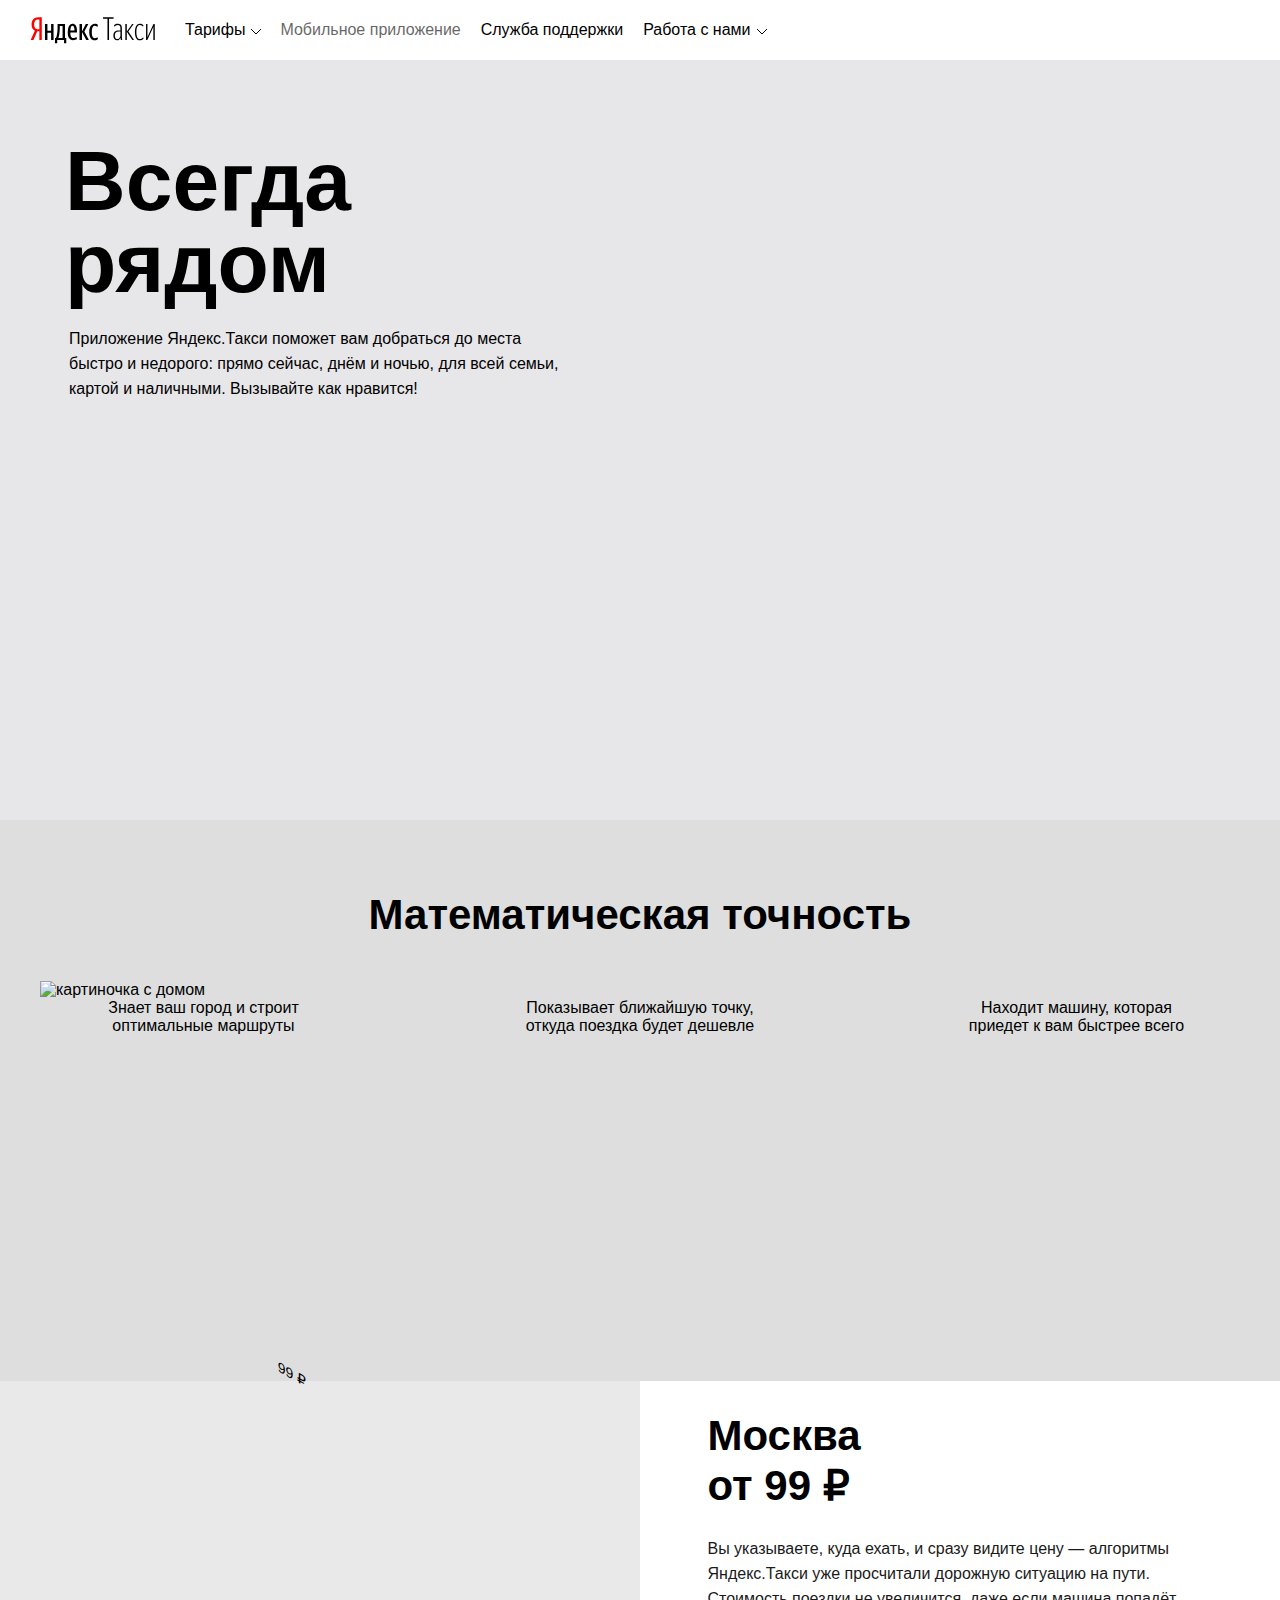
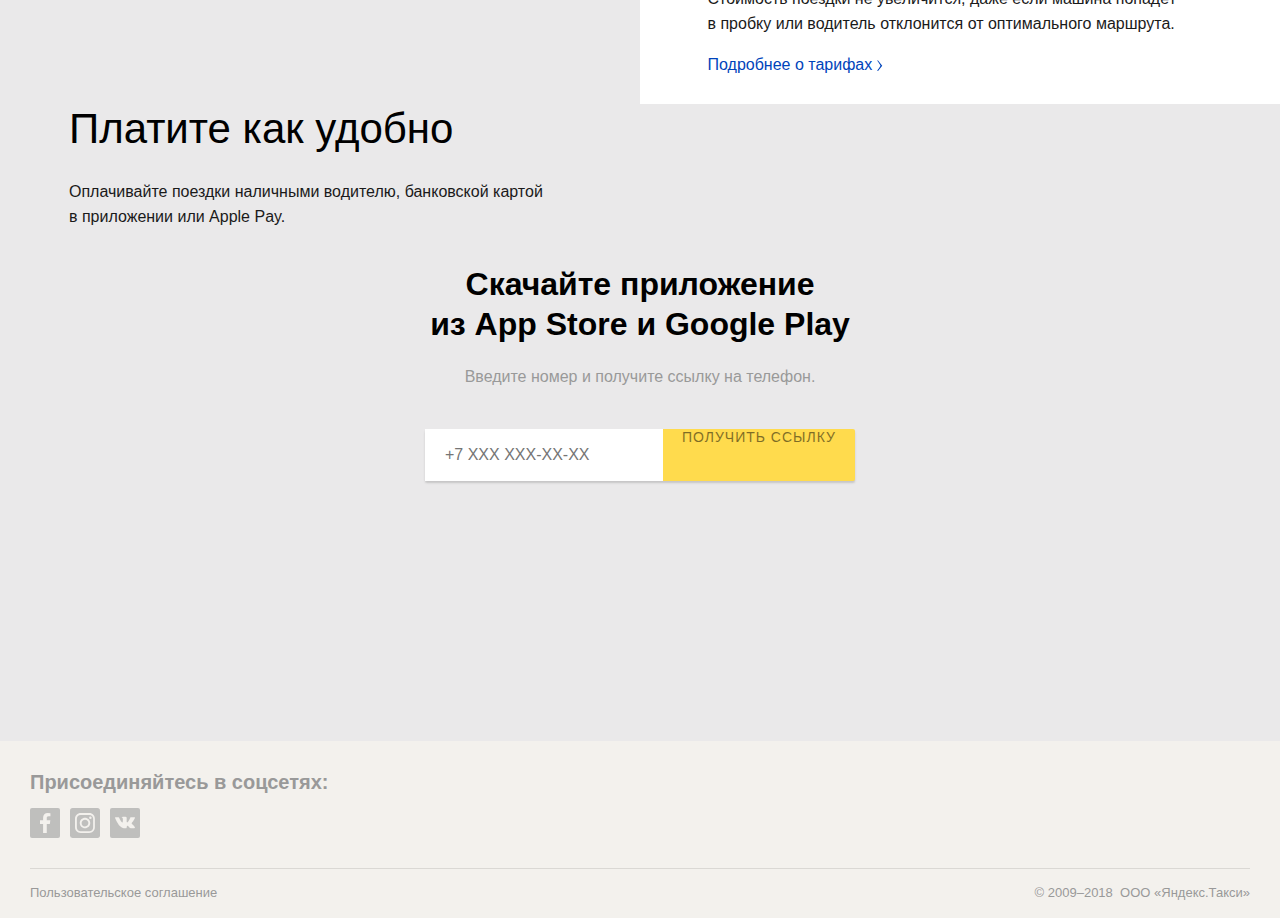
==== index.html @ 0e393c18 "Mobile version done" ====
<!DOCTYPE html>
<html lang="ru">

<head>
    <meta charset="UTF-8">
    <meta name="viewport" content="width=device-width, initial-scale=1.0">
    <meta http-equiv="X-UA-Compatible" content="ie=edge">
    <title>Скачайте приложение Яндекс.Такси - Яндекс.Такси</title>
    <link href="https://taxi.yandex.ru/favicon-@2x.png" sizes="32x32" type="image/png" rel="icon">
    <!--     <link href="normalize.css" rel="stylesheet" type="text/css"> -->
    <link href="styles.css" rel="stylesheet" type="text/css">
</head>

<body>
    <header>
        <div class="headerMain">
            <div class="headerLogo">
                <a class="yandexLogo" href="https://yandex.ru" title="Yandex"></a>
                <a class="taxiLogo" href="https://taxi.yandex.ru/" title="Taxi"></a>
            </div>
            <nav class="headerMiddle">
                <a href="#" class="navDropdown">Тарифы</a>
                <a href="https://taxi.yandex.ru/moscow/app">Мобильное приложение</a>
                <a href="https://yandex.ru/support/taxi/">Служба поддержки</a>
                <a href="#" class="navDropdown">Работа с нами</a>
            </nav>
        </div>
    </header>
    <main>
        <section class="vsegdaRyadom">
            <div class="text">
                <h2 class="introHeader">Всегда<br>рядом</h2>
                <p class="introDescription">Приложение Яндекс.Такси поможет вам добраться до&nbsp;места быстро и&nbsp;недорого: прямо сейчас, днём и&nbsp;ночью, для всей семьи, картой и&nbsp;наличными. Вызывайте как нравится!</p>
            </div>
            <div class="video">
                <video class="introVideo" poster="https://yastatic.net/lego/_/La6qi18Z8LwgnZdsAr1qy1GwCwo.gif" style="background-image:url('https://avatars.mds.yandex.net/get-bunker/61205/68f7ef6b949afb5eb94c55dcd8b5ea826de7fee0/orig')" playsinline="" muted="" loop=""
                    pip="false" autoplay>
                    <source src="https://download.cdn.yandex.net/taxi/taxi-frontend/app/CITI.mp4" type="video/mp4">
                    <source src="https://download.cdn.yandex.net/taxi/taxi-frontend/app/CITI.webm" type="video/webm">
                </video>
            </div>
        </section>
        <section class="matemat">
            <h2>Математическая точность</h2>
            <div class="figuresMat">
                <figure><img src="https://avatars.mds.yandex.net/get-bunker/60661/475e7a2ede86b1a011549f04940d85b3d4a51b4b/orig" alt="картиночка с домом">
                    <figcaption>Знает ваш город и&nbsp;строит оптимальные маршруты</figcaption>
                </figure>
                <figure><img src="https://avatars.mds.yandex.net/get-bunker/135516/b2bca207db512ffdd4596463ba4d7bd658c00a56/orig" alt="">
                    <figcaption>Показывает ближайшую точку, откуда поездка будет дешевле</figcaption>
                </figure>
                <figure><img src="https://avatars.mds.yandex.net/get-bunker/135516/d85638c4a6915fcc8d06e1a981930b6b15613a7f/orig" alt="">
                    <figcaption>Находит машину, которая приедет к&nbsp;вам быстрее всего</figcaption>
                </figure>
            </div>
        </section>
        <section class="cena">
            <div class="cenaText">
                <article>
                    <h2 class="cenaHeader">Москва<br>от 99&nbsp;₽</h2>
                    <div class="cenaBody">Вы&nbsp;указываете, куда ехать, и&nbsp;сразу видите цену&nbsp;— алгоритмы Яндекс.Такси уже просчитали дорожную ситуацию на&nbsp;пути. Стоимость поездки не&nbsp;увеличится, даже если машина попадёт в&nbsp;пробку или водитель отклонится
                        от&nbsp;оптимального маршрута.</div>
                    <div class="cenaFooter"><a href="#">Подробнее о тарифах<svg viewBox="0 0 12 12"><path d="M9.65685425,2.21759721 L8.88972001,8.88972001 L2.21759721,9.65685425 L1.65685425,8.8237478 C1.65685425,8.8237478 6.34577097,8.20558523 7.64433663,7.64433663 C8.18395654,6.48168285 8.8237478,1.65685425 8.8237478,1.65685425" transform="translate(5.656854, 5.656854) rotate(-45.000000) translate(-5.656854, -5.656854)"></path></svg></a></div>
                </article>
            </div>
            <div class="cenaVideo">
                <div class="videoContainer">
                    <div class="bubble">
                        <div class="bubbleText">99&nbsp;₽</div>
                    </div>
                    <video poster="//yastatic.net/lego/_/La6qi18Z8LwgnZdsAr1qy1GwCwo.gif" style="background-image:url('//avatars.mds.yandex.net/get-bunker/118781/1eac93839f7c5d1369b24e5189dffc34b7a7796e/orig')" playsinline="" muted="" loop="" pip="false" autoplay>
                        <source src="https://download.cdn.yandex.net/taxi/taxi-frontend/app/PAY.mp4" type="video/mp4">
                        <source src="https://download.cdn.yandex.net/taxi/taxi-frontend/app/PAY.webm" type="video/webm">
                    </video>
                </div>
            </div>
        </section>
        <section class="platite">
            <div class="platiteContainer">
                <div class="platiteText">
                    <h2>Платите как удобно</h2>
                    <p>Оплачивайте поездки наличными водителю, банковской картой в&nbsp;приложении или&nbsp;Apple&nbsp;Pay.</p>
                </div>
                <video class="platiteVideo" poster="//yastatic.net/lego/_/La6qi18Z8LwgnZdsAr1qy1GwCwo.gif" style="background-image:url('//avatars.mds.yandex.net/get-bunker/61205/e8d278b2bfeb684230d6bb73981c33dcec8d89df/orig')" playsinline="" muted="" pip="false" autoplay>
                    <source src="https://download.cdn.yandex.net/taxi/taxi-frontend/app/MONEY All.mp4" type="video/mp4">
                    <source src="https://download.cdn.yandex.net/taxi/taxi-frontend/app/MONEY All.webm" type="video/webm">
                </video>
            </div>
        </section>
        <section class="app">
            <h2>Скачайте приложение из&nbsp;App&nbsp;Store и&nbsp;Google&nbsp;Play</h2>
            <p>Введите номер и&nbsp;получите ссылку на&nbsp;телефон.</p>
            <div class="form">
                <input class="inputText" type="text" placeholder="+7 XXX XXX-XX-XX" value="" class="inputText">
                <button type="button" value="1" autocomplete="off" disabled="">
                <span class="button">ПОЛУЧИТЬ ССЫЛКУ</span>
                <span class="button2">СКАЧАТЬ ПРИЛОЖЕНИЕ</span>     
            </button>
            </div>
        </section>
    </main>
    <footer>
        <div class="footer">
            <div class="footerTop">
                <section class="socialsBlock">
                    <h4>Присоединяйтесь в&nbsp;соцсетях:</h4>
                    <div class="social">
                        <a class="fb" href="#" target="_blank" title="facebook"></a>
                        <a class="insta" href="#" target="_blank" title="instagram"></a>
                        <a class="vk" href="#" target="_blank" title="vkontakte"></a>
                    </div>
                </section>
            </div>
            <div class="footerBottom">
                <div>
                    <a href="https://yandex.ru/legal/taxi_termsofuse/">Пользовательское соглашение</a>
                </div>
                <div class="copyright">
                    <div class="copyrightLogo">©&nbsp;<span class="dates">2009–2018</span>&nbsp;&nbsp;<span>ООО «<a href="https://taxi.yandex.ru/" class="Copyright__link">Яндекс.Такси</a>»</span></div>
                </div>
            </div>
        </div>
    </footer>

</body>

</html>
---- styles.css ----
@import url('https://fonts.googleapis.com/css?family=Open+Sans');
@font-face {
    font-family: 'Yandex Sans Text Web';
    font-weight: 400;
    font-style: normal;
    font-stretch: normal;
    src: url(https://yastatic.net/islands/_/GEumJGdz6PuI2jZ6GhSq0paPvho.woff2) format("woff2"), url(https://yastatic.net/islands/_/6ht3TWbVtHpfxwRbEdAXAbwRBBk.woff) format("woff")
}

body {
    /* Так и не понял откуда взялась горизонтальная прокрутка поэтому overflow-x */
    overflow-x: hidden;
    width: 100%;
    background: #eae9ea;
    font-family: 'Yandex Sans Text Web', sans-serif;
    margin: 0;
    padding: 0;
    z-index: 0;
}


/* Шапка с меню */

.headerMain {
    z-index: 10;
    display: flex;
    height: 100%;
    background-color: white;
}

nav {
    display: flex;
    align-items: center
}

.headerMain a {
    margin-top: 16.5px;
    margin-bottom: 16.5px;
    display: block;
    font-size: 16px;
    color: #000;
    text-decoration: none;
    font-family: Arial, Helvetica, sans-serif;
}

nav a:hover,
.navDropdown:hover {
    color: #c00;
}


/* Тут Яндекс скриптом отмечает какая вкладка открыта. Для примера сделал просто через :nth-child(2) */

nav a:nth-child(2) {
    opacity: .6;
}

.navDropdown {
    padding-right: 15px;
    cursor: pointer;
}


/* ГРЕБАНЫЙ ТРЕУГОЛЬНИК СОЖРАЛ МОИ НЕРВЫ!!! */


/* Я так ине понял как его крутить видимо через rotate или JS  */

.navDropdown::after {
    z-index: 2;
    position: absolute;
    margin-left: 5px;
    margin-top: 8px;
    display: inline-block;
    content: "";
    vertical-align: top;
    width: 12px;
    height: 6px;
    background: url([data-uri]) 50% -17px no-repeat;
    background-size: 12px 24px;
    transition: -webkit-transform .1s ease-in;
}

nav a {
    margin-right: 20px;
}

.headerLogo {
    display: flex;
    padding: 0 30px;
    align-items: center
}

.yandexLogo,
.taxiLogo {
    display: block;
}

.yandexLogo {
    width: 73px;
    height: 27px;
    background: url([data-uri])
}

.taxiLogo {
    width: 52px;
    height: 27px;
    background: url([data-uri])
}


/* Блок "Всегда рядом" */

main {
    padding: 0 0 245px;
}

.vsegdaRyadom {
    background: #e7e6e8;
    z-index: 1;
    position: relative;
    padding: 80px 69px;
    min-height: 600px;
}

.text {
    margin: 0 auto;
    background-color: transparent;
    z-index: -1;
}

.text h2 {
    font-family: 'Yandex Sans Text Web', sans-serif;
}

.introHeader {
    font-size: 84px;
    font-weight: 600;
    line-height: 82px;
    margin: 0 0 22px -4px;
}

.introDescription {
    text-align: left;
    font-size: 16px;
    line-height: 25px;
    max-width: 505px;
    margin: 0 0 33px;
    padding: 0;
}

.video {
    position: absolute;
    top: 0;
    right: 0;
    bottom: 0;
    display: flex;
    align-items: flex-end;
    justify-content: center;
    z-index: -2;
    overflow: hidden;
}

.introVideo {
    width: 1130px;
    height: 968px;
}


/* Блок "Математическая точность" */

.matemat {
    padding: 70px 0;
    background-color: #dedede;
}

.matemat h2 {
    text-align: center;
    font-weight: 600;
    font-size: 42px;
    line-height: 50px;
    margin: 0 0 25px;
}

.figuresMat {
    display: flex;
    justify-content: space-between;
    margin: auto;
}

figure {
    width: 327px;
    height: 314px;
}

figure img {
    width: 100%;
    max-width: 327px;
    width: 100%;
}

figcaption {
    width: 230px;
    margin: 0 auto;
    text-align: center;
}


/* Секция "99 рублей" */

.cena {
    display: flex;
    align-items: stretch;
    justify-content: center;
    position: relative;
    z-index: 1;
}

.cenaText {
    text-align: left;
    width: 50%;
    order: 2;
    background: #fff;
    display: flex;
    flex-direction: column;
    justify-content: center;
    align-items: center;
}

.cenaHeader {
    margin: 0 0 25px;
    font-weight: 700;
    font-size: 42px;
    line-height: 50px;
    font-family: 'Yandex Sans Text Web', sans-serif;
}

.cenaBody {
    font-size: 16px;
    line-height: 25px;
    color: #1a1a1a;
    margin: 0 0 20px;
    padding: 0;
}

.cenaFooter a {
    text-decoration: none;
    color: #04b;
    cursor: pointer;
}

.cenaFooter a:hover {
    color: #c00;
}

.cenaFooter svg {
    display: inline-block;
    vertical-align: middle;
    fill: currentcolor;
    height: 12px;
    width: 12px;
}

.cena article {
    padding: 30px;
    max-width: 505px;
    margin: auto;
    text-align: left;
}

.cenaVideo {
    z-index: -2;
    background: #eae9ea;
    width: 50%;
    order: 1;
    display: flex;
    position: relative;
    flex-direction: column;
}

.videoContainer {
    position: relative;
    z-index: -1;
    display: flex;
    justify-content: space-around;
    align-items: center;
    align-content: center;
}

.videoContainer video {
    z-index: -1;
    width: 100%;
    height: 100%;
}

.bubble {
    transform: translate(-62px, -120px);
    width: 68px;
    height: 80px;
    padding-top: 30px;
    z-index: 2;
    position: absolute;
    left: 50%;
    top: 50%;
    box-sizing: border-box;
    background: url(https://yastatic.net/taxi-frontend/0.0.250/build/a95836216a35faf698f8e17bec238d2e.png) no-repeat 50% 50% transparent;
    background-size: 100% auto;
}

.bubbleText {
    font-size: 14px;
    transform: skewY(29deg);
    text-align: center;
    transform-style: preserve-3d;
    font-family: Yandex Sans Text Web, Arial, sans-serif;
}


/* Секция «Платите как удобно» */

.platite {
    padding: 0 69px;
    position: relative;
    box-sizing: border-box;
    z-index: -1;
    background: #eae9ea;
}

.platiteContainer {
    display: flex;
    align-items: center;
    max-width: 1480px;
    margin: 0 auto;
}

.platiteContainer h2 {
    width: 480px;
    font-weight: 500;
    font-size: 42px;
    line-height: 50px;
    margin: 0 0 25px;
    font-family: Yandex Sans Text Web, Arial, sans-serif;
}

.platiteContainer p {
    font-size: 16px;
    line-height: 25px;
    color: #1a1a1a;
    width: 480px;
    margin: 0 0 35px;
}

.platiteVideo {
    width: 50%;
    height: 100%;
}


/* Секция «Скачайте приложение» */

.app {
    width: 430px;
    margin: 0 auto;
    background: #eae9ea;
}

.app h2 {
    font-size: 32px;
    line-height: 40px;
    margin: 0 0 20px;
    text-align: center;
    font-weight: 600;
    font-family: 'Yandex Sans Text Web', Arial, sans-serif;
}

.app p {
    font-size: 16px;
    color: #999;
    line-height: 25px;
    text-align: center;
    margin: 20px 0;
    padding: 0;
}

.form {
    background-color: #ffdb4d;
    display: flex;
    margin-top: 40px;
    margin-bottom: 15px;
    box-shadow: 0 2px 2px 0 hsla(0, 0%, 46%, .3);
    border-radius: 2px;
}

.inputText {
    display: block;
    width: 228px;
    height: 50px;
    font-size: 16px;
    line-height: 50px;
    cursor: text;
    padding-left: 20px;
    border: 0px;
}

button {
    text-transform: uppercase;
    font-size: 14px;
    font-family: Yandex Sans Text Web, Arial, sans-serif;
    font-weight: 500;
    color: #000;
    border: none;
    outline: none;
    background: transparent;
    letter-spacing: 1px;
    text-align: center;
    cursor: pointer;
    box-sizing: border-box;
    margin: 0;
    padding: 0;
    width: 203px;
}

.button {
    width: 100%;
    height: 100%;
    display: block;
    opacity: .5;
}

.button2 {
    display: none;
}


/* Начало футера */

.footer {
    color: #999;
    background-color: #f3f1ed;
    padding: 30px 30px 0;
    margin: auto;
    box-sizing: border-box;
}

.footerTop {
    display: flex;
    justify-content: space-between;
    align-items: center;
}

.socialsBlock h4 {
    font-family: 'Yandex Sans Text Web', Arial, sans-serif;
    font-size: 20px;
    font-weight: 600;
    line-height: 22px;
    margin: 0 0 15px;
}

.social {
    display: flex;
    flex-direction: row;
    justify-content: flex-start;
}

.social a {
    z-index: 3;
    display: block;
    width: 30px;
    height: 30px;
    background-size: 30px 30px;
    margin-right: 10px;
}

.fb:hover,
.insta:hover,
.vk:hover {
    opacity: 1;
}

.fb {
    background-image: url([data-uri]);
    background-position: 0 0;
    background-repeat: no-repeat;
    opacity: .7;
    transition: opacity .3s ease-out;
}

.insta {
    background-image: url([data-uri]);
    background-position: 0 0;
    background-repeat: no-repeat;
    opacity: .7;
    transition: opacity .3s ease-out;
}

.vk {
    background-image: url([data-uri]);
    background-position: 0 0;
    background-repeat: no-repeat;
    opacity: .7;
    transition: opacity .3s ease-out;
}

.footerBottom {
    border-top: 1px solid rgba(0, 0, 0, .1);
    padding: 13px 0 14px;
    margin-top: 30px;
    display: flex;
    justify-content: space-between;
}

.footerBottom a {
    text-decoration: none;
    color: #999;
    font-size: 13px;
    line-height: 22px;
}

.footerBottom a:hover {
    color: #c00;
}

.copyright {
    font-size: 13px;
    line-height: 22px;
}

@media screen and (max-width: 1000px) {
    .headerMain {
        flex-direction: column;
        align-items: center;
        padding: 0 30px;
    }
    .headerLogo {
        padding: 0;
    }
    .navDropdown {
        padding-right: 0px;
    }
    .headerMiddle {
        width: 100%;
        text-align: center;
        flex-direction: column;
        align-items: center;
    }
    .vsegdaRyadom {
        padding: 50px 20px 0;
        display: flex;
        flex-direction: column;
        justify-content: flex-start;
        align-items: center;
        background: #e7e6e8;
        min-height: 0;
    }
    .introHeader {
        font-size: 50px;
        line-height: 56px;
        /* margin: 0 0 20px; */
    }
    .video {
        background: #e7e6e8;
    }
    .introVideo {
        width: 100%;
        height: 100%;
        background: #e7e6e8 !important;
        border: 0px;
    }
    .matemat h2 {
        font-size: 32px;
    }
    .figuresMat {
        display: flex;
        flex-direction: column;
        align-items: center
    }
    .cena {
        display: flex;
        flex-direction: column;
        align-items: center;
    }
    .videoContainer {
        display: flex;
        justify-content: space-around;
        align-items: center;
        align-content: center;
        width: 100%
    }
    .cenaVideo {
        width: 100%;
    }
    .cenaText {
        width: 100%;
        order: 1;
    }
    .platiteText h2,
    .platiteText p {
        width: 100%
    }
    .platiteContainer {
        flex-direction: column;
    }
    .platiteVideo {
        width: 100%;
    }
    .app {
        width: 100%;
        display: flex;
        flex-direction: column;
        align-items: center;
    }
    .app p,
    .form input {
        display: none;
    }
    .button2 {
        box-sizing: content-box;
        display: block;
        padding: 15px 20px;
        text-align: center;
    }
    .button {
        display: none;
    }
    .form {
        margin: 0;
    }
}
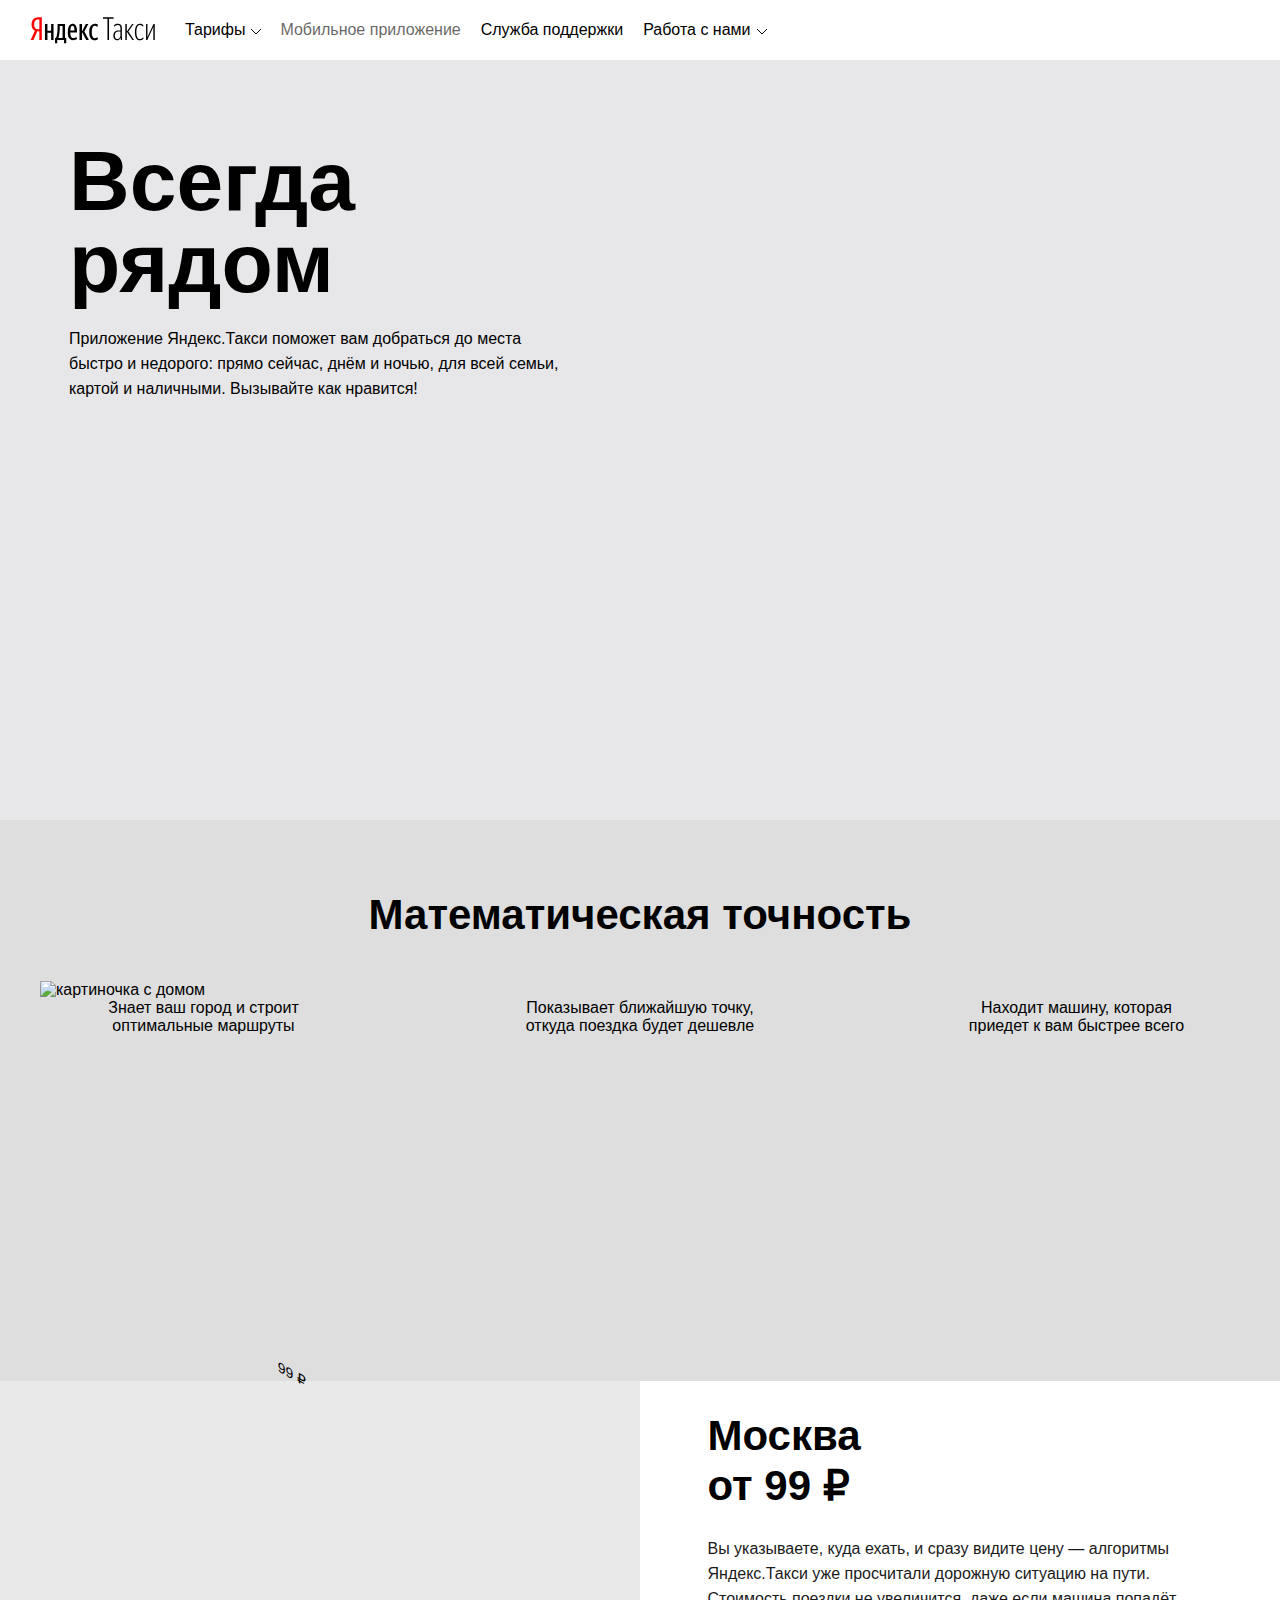
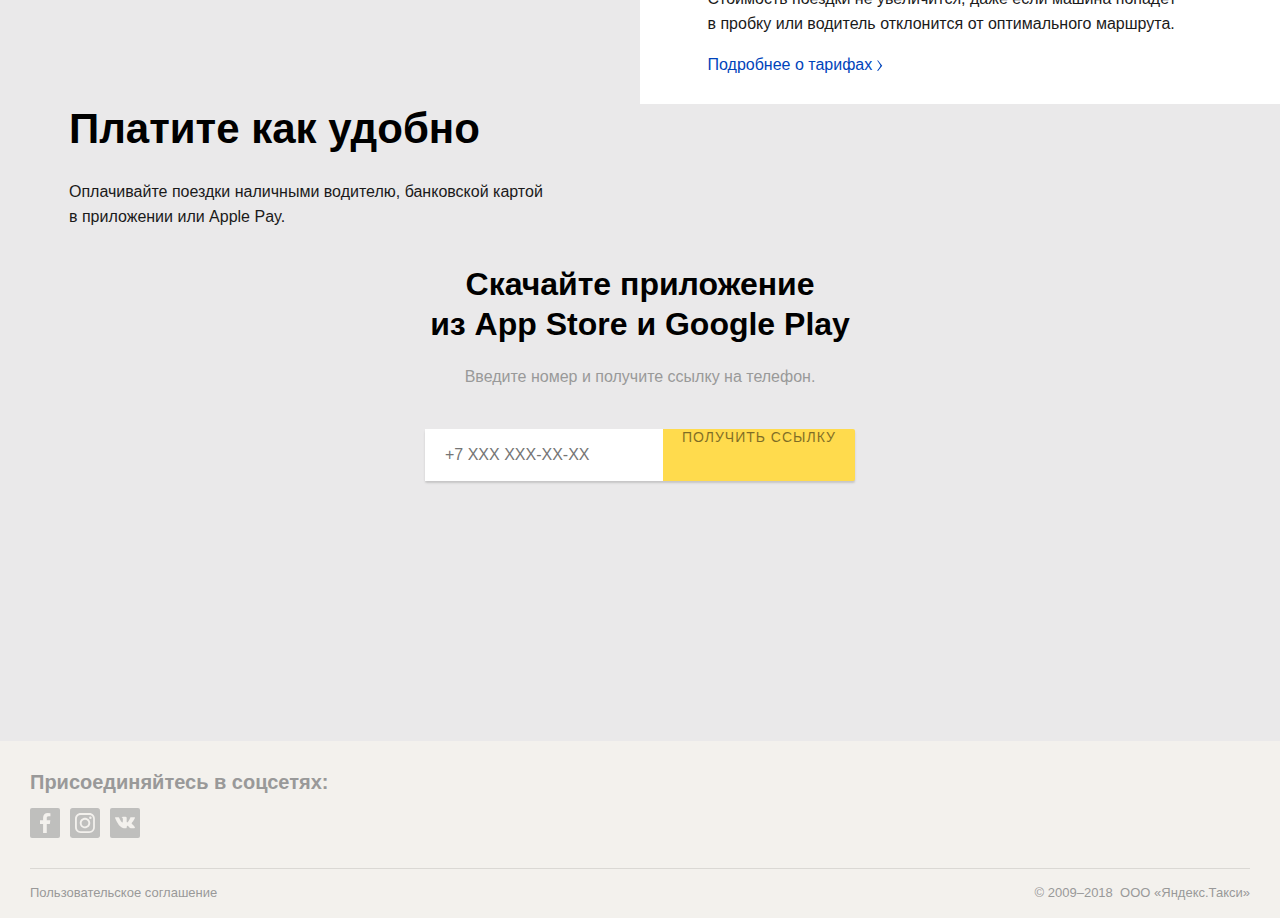
==== commit fe1b4a41: "Final Version Test1" ====
--- a/index.html
+++ b/index.html
@@ -88,7 +88,7 @@
             </div>
         </section>
         <section class="app">
-            <h2>Скачайте приложение из&nbsp;App&nbsp;Store и&nbsp;Google&nbsp;Play</h2>
+            <h2>Скачайте приложение из&nbsp;App&nbsp;Store и Google&nbsp;Play</h2>
             <p>Введите номер и&nbsp;получите ссылку на&nbsp;телефон.</p>
             <div class="form">
                 <input class="inputText" type="text" placeholder="+7 XXX XXX-XX-XX" value="" class="inputText">
--- a/styles.css
+++ b/styles.css
@@ -137,7 +137,7 @@
     font-size: 84px;
     font-weight: 600;
     line-height: 82px;
-    margin: 0 0 22px -4px;
+    margin: 0 0 22px 0px;
 }
 
 .introDescription {
@@ -335,7 +335,7 @@
 
 .platiteContainer h2 {
     width: 480px;
-    font-weight: 500;
+    font-weight: 700;
     font-size: 42px;
     line-height: 50px;
     margin: 0 0 25px;
@@ -568,6 +568,7 @@
     }
     .matemat h2 {
         font-size: 32px;
+        padding: 0 30px;
     }
     .figuresMat {
         display: flex;
@@ -593,6 +594,9 @@
         width: 100%;
         order: 1;
     }
+    .platite {
+        padding: 0 30px;
+    }
     .platiteText h2,
     .platiteText p {
         width: 100%
@@ -609,6 +613,9 @@
         flex-direction: column;
         align-items: center;
     }
+    .app h2 {
+        padding: 0 30px;
+    }
     .app p,
     .form input {
         display: none;
@@ -625,4 +632,7 @@
     .form {
         margin: 0;
     }
+    main {
+        padding-bottom: 75px;
+    }
 }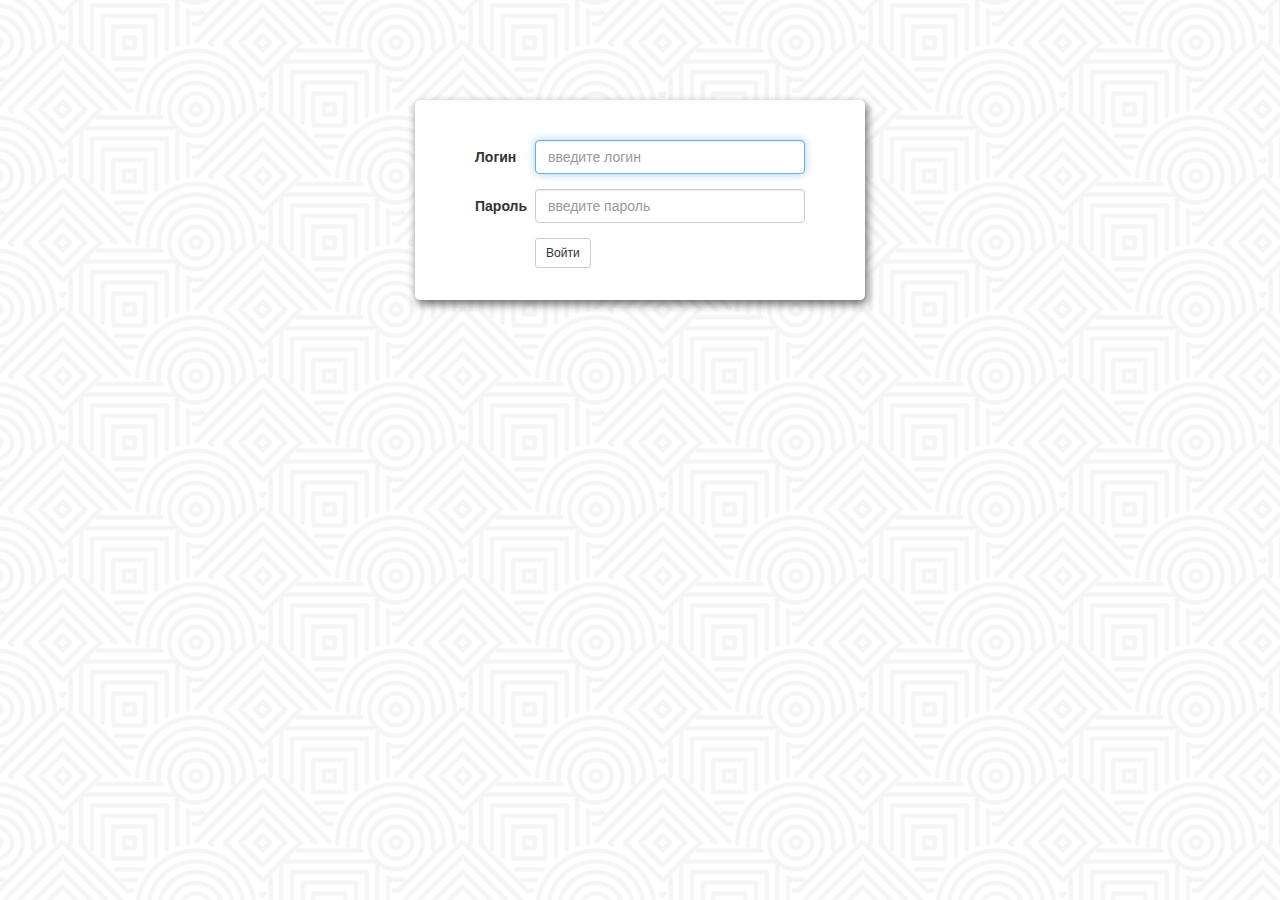
==== commit 881bf64f: "Before diploma" ====
--- a/index.html
+++ b/index.html
@@ -1,127 +1,90 @@
 <!DOCTYPE html>
-<html lang="ru">
+<html lang="en">
 
 <head>
     <meta charset="UTF-8">
     <meta name="viewport" content="width=device-width, initial-scale=1.0">
     <meta http-equiv="X-UA-Compatible" content="ie=edge">
-    <title>Скачайте приложение Яндекс.Такси - Яндекс.Такси</title>
-    <link href="https://taxi.yandex.ru/favicon-@2x.png" sizes="32x32" type="image/png" rel="icon">
-    <!--     <link href="normalize.css" rel="stylesheet" type="text/css"> -->
-    <link href="styles.css" rel="stylesheet" type="text/css">
+    <link rel="stylesheet" href="https://cdnjs.cloudflare.com/ajax/libs/twitter-bootstrap/3.3.7/css/bootstrap.min.css" />
+
+    <title>Login form</title>
+    <style>
+        body {
+            box-sizing: border-box;
+            height: 100%;
+            background-image: url(img/hypnotize.png);
+            display: flex;
+            align-items: center;
+            justify-content: space-around;
+        }
+        
+        .form form {
+            width: 300px;
+            margin: 0 auto;
+            padding-top: 20px;
+        }
+        
+        .formArea {
+            box-shadow: 2px 4px 10px hsla(0, 0%, 0%, 0.6);
+            border-radius: 5px;
+            background-color: white;
+            width: 450px;
+            height: 200px;
+            margin: 100px auto;
+            padding: 20px;
+        }
+    </style>
+    <script>
+        var login = localStorage.login;
+        var password = localStorage.password;
+
+        function btnPressed() {
+            login = document.auth.login.value;
+            password = document.auth.password.value;
+
+            localStorage.login = login;
+            localStorage.password = password;
+
+            if (login === "") {
+                alert("Логин должен быть указан!");
+            } else if (password === "") {
+                alert("Пароль должен быть указан!");
+            } else if (login === "admin" && password === "qwerty123456") {
+                alert("Добро пожаловать, администратор!");
+            } else {
+                login !== "admin" ? alert('Неверный логин') : alert("Неверный пароль!");
+            }
+        }
+    </script>
 </head>
 
 <body>
-    <header>
-        <div class="headerMain">
-            <div class="headerLogo">
-                <a class="yandexLogo" href="https://yandex.ru" title="Yandex"></a>
-                <a class="taxiLogo" href="https://taxi.yandex.ru/" title="Taxi"></a>
-            </div>
-            <nav class="headerMiddle">
-                <a href="#" class="navDropdown">Тарифы</a>
-                <a href="https://taxi.yandex.ru/moscow/app">Мобильное приложение</a>
-                <a href="https://yandex.ru/support/taxi/">Служба поддержки</a>
-                <a href="#" class="navDropdown">Работа с нами</a>
-            </nav>
-        </div>
-    </header>
-    <main>
-        <section class="vsegdaRyadom">
-            <div class="text">
-                <h2 class="introHeader">Всегда<br>рядом</h2>
-                <p class="introDescription">Приложение Яндекс.Такси поможет вам добраться до&nbsp;места быстро и&nbsp;недорого: прямо сейчас, днём и&nbsp;ночью, для всей семьи, картой и&nbsp;наличными. Вызывайте как нравится!</p>
-            </div>
-            <div class="video">
-                <video class="introVideo" poster="https://yastatic.net/lego/_/La6qi18Z8LwgnZdsAr1qy1GwCwo.gif" style="background-image:url('https://avatars.mds.yandex.net/get-bunker/61205/68f7ef6b949afb5eb94c55dcd8b5ea826de7fee0/orig')" playsinline="" muted="" loop=""
-                    pip="false" autoplay>
-                    <source src="https://download.cdn.yandex.net/taxi/taxi-frontend/app/CITI.mp4" type="video/mp4">
-                    <source src="https://download.cdn.yandex.net/taxi/taxi-frontend/app/CITI.webm" type="video/webm">
-                </video>
-            </div>
-        </section>
-        <section class="matemat">
-            <h2>Математическая точность</h2>
-            <div class="figuresMat">
-                <figure><img src="https://avatars.mds.yandex.net/get-bunker/60661/475e7a2ede86b1a011549f04940d85b3d4a51b4b/orig" alt="картиночка с домом">
-                    <figcaption>Знает ваш город и&nbsp;строит оптимальные маршруты</figcaption>
-                </figure>
-                <figure><img src="https://avatars.mds.yandex.net/get-bunker/135516/b2bca207db512ffdd4596463ba4d7bd658c00a56/orig" alt="">
-                    <figcaption>Показывает ближайшую точку, откуда поездка будет дешевле</figcaption>
-                </figure>
-                <figure><img src="https://avatars.mds.yandex.net/get-bunker/135516/d85638c4a6915fcc8d06e1a981930b6b15613a7f/orig" alt="">
-                    <figcaption>Находит машину, которая приедет к&nbsp;вам быстрее всего</figcaption>
-                </figure>
-            </div>
-        </section>
-        <section class="cena">
-            <div class="cenaText">
-                <article>
-                    <h2 class="cenaHeader">Москва<br>от 99&nbsp;₽</h2>
-                    <div class="cenaBody">Вы&nbsp;указываете, куда ехать, и&nbsp;сразу видите цену&nbsp;— алгоритмы Яндекс.Такси уже просчитали дорожную ситуацию на&nbsp;пути. Стоимость поездки не&nbsp;увеличится, даже если машина попадёт в&nbsp;пробку или водитель отклонится
-                        от&nbsp;оптимального маршрута.</div>
-                    <div class="cenaFooter"><a href="#">Подробнее о тарифах<svg viewBox="0 0 12 12"><path d="M9.65685425,2.21759721 L8.88972001,8.88972001 L2.21759721,9.65685425 L1.65685425,8.8237478 C1.65685425,8.8237478 6.34577097,8.20558523 7.64433663,7.64433663 C8.18395654,6.48168285 8.8237478,1.65685425 8.8237478,1.65685425" transform="translate(5.656854, 5.656854) rotate(-45.000000) translate(-5.656854, -5.656854)"></path></svg></a></div>
-                </article>
-            </div>
-            <div class="cenaVideo">
-                <div class="videoContainer">
-                    <div class="bubble">
-                        <div class="bubbleText">99&nbsp;₽</div>
+    <div class="formArea">
+        <div class="form">
+            <form action="#" class="form-horizontal" name="auth" role="form" method="GET">
+                <div class="form-group">
+                    <div class="form-group">
+                        <label for="inputEmail3" class="col-sm-2 control-label">Логин</label>
+                        <div class="col-sm-10">
+                            <input autofocus type="text" class="form-control" placeholder="введите логин" name="login">
+
+                        </div>
                     </div>
-                    <video poster="//yastatic.net/lego/_/La6qi18Z8LwgnZdsAr1qy1GwCwo.gif" style="background-image:url('//avatars.mds.yandex.net/get-bunker/118781/1eac93839f7c5d1369b24e5189dffc34b7a7796e/orig')" playsinline="" muted="" loop="" pip="false" autoplay>
-                        <source src="https://download.cdn.yandex.net/taxi/taxi-frontend/app/PAY.mp4" type="video/mp4">
-                        <source src="https://download.cdn.yandex.net/taxi/taxi-frontend/app/PAY.webm" type="video/webm">
-                    </video>
-                </div>
-            </div>
-        </section>
-        <section class="platite">
-            <div class="platiteContainer">
-                <div class="platiteText">
-                    <h2>Платите как удобно</h2>
-                    <p>Оплачивайте поездки наличными водителю, банковской картой в&nbsp;приложении или&nbsp;Apple&nbsp;Pay.</p>
-                </div>
-                <video class="platiteVideo" poster="//yastatic.net/lego/_/La6qi18Z8LwgnZdsAr1qy1GwCwo.gif" style="background-image:url('//avatars.mds.yandex.net/get-bunker/61205/e8d278b2bfeb684230d6bb73981c33dcec8d89df/orig')" playsinline="" muted="" pip="false" autoplay>
-                    <source src="https://download.cdn.yandex.net/taxi/taxi-frontend/app/MONEY All.mp4" type="video/mp4">
-                    <source src="https://download.cdn.yandex.net/taxi/taxi-frontend/app/MONEY All.webm" type="video/webm">
-                </video>
-            </div>
-        </section>
-        <section class="app">
-            <h2>Скачайте приложение из&nbsp;App&nbsp;Store и Google&nbsp;Play</h2>
-            <p>Введите номер и&nbsp;получите ссылку на&nbsp;телефон.</p>
-            <div class="form">
-                <input class="inputText" type="text" placeholder="+7 XXX XXX-XX-XX" value="" class="inputText">
-                <button type="button" value="1" autocomplete="off" disabled="">
-                <span class="button">ПОЛУЧИТЬ ССЫЛКУ</span>
-                <span class="button2">СКАЧАТЬ ПРИЛОЖЕНИЕ</span>     
-            </button>
-            </div>
-        </section>
-    </main>
-    <footer>
-        <div class="footer">
-            <div class="footerTop">
-                <section class="socialsBlock">
-                    <h4>Присоединяйтесь в&nbsp;соцсетях:</h4>
-                    <div class="social">
-                        <a class="fb" href="#" target="_blank" title="facebook"></a>
-                        <a class="insta" href="#" target="_blank" title="instagram"></a>
-                        <a class="vk" href="#" target="_blank" title="vkontakte"></a>
+                    <div class="form-group">
+                        <label for="inputPassword3" class="col-sm-2 control-label">Пароль</label>
+                        <div class="col-sm-10">
+                            <input type="password" class="form-control" placeholder="введите пароль" name="password">
+                        </div>
+
                     </div>
-                </section>
-            </div>
-            <div class="footerBottom">
-                <div>
-                    <a href="https://yandex.ru/legal/taxi_termsofuse/">Пользовательское соглашение</a>
-                </div>
-                <div class="copyright">
-                    <div class="copyrightLogo">©&nbsp;<span class="dates">2009–2018</span>&nbsp;&nbsp;<span>ООО «<a href="https://taxi.yandex.ru/" class="Copyright__link">Яндекс.Такси</a>»</span></div>
-                </div>
+                    <div class="form-group">
+                        <div class="col-sm-offset-2 col-sm-10">
+                            <button type="submit" class="btn btn-default btn-sm" onClick="btnPressed();">Войти</button>
+                        </div>
+                    </div>
+            </form>
             </div>
         </div>
-    </footer>
-
 </body>
 
 </html>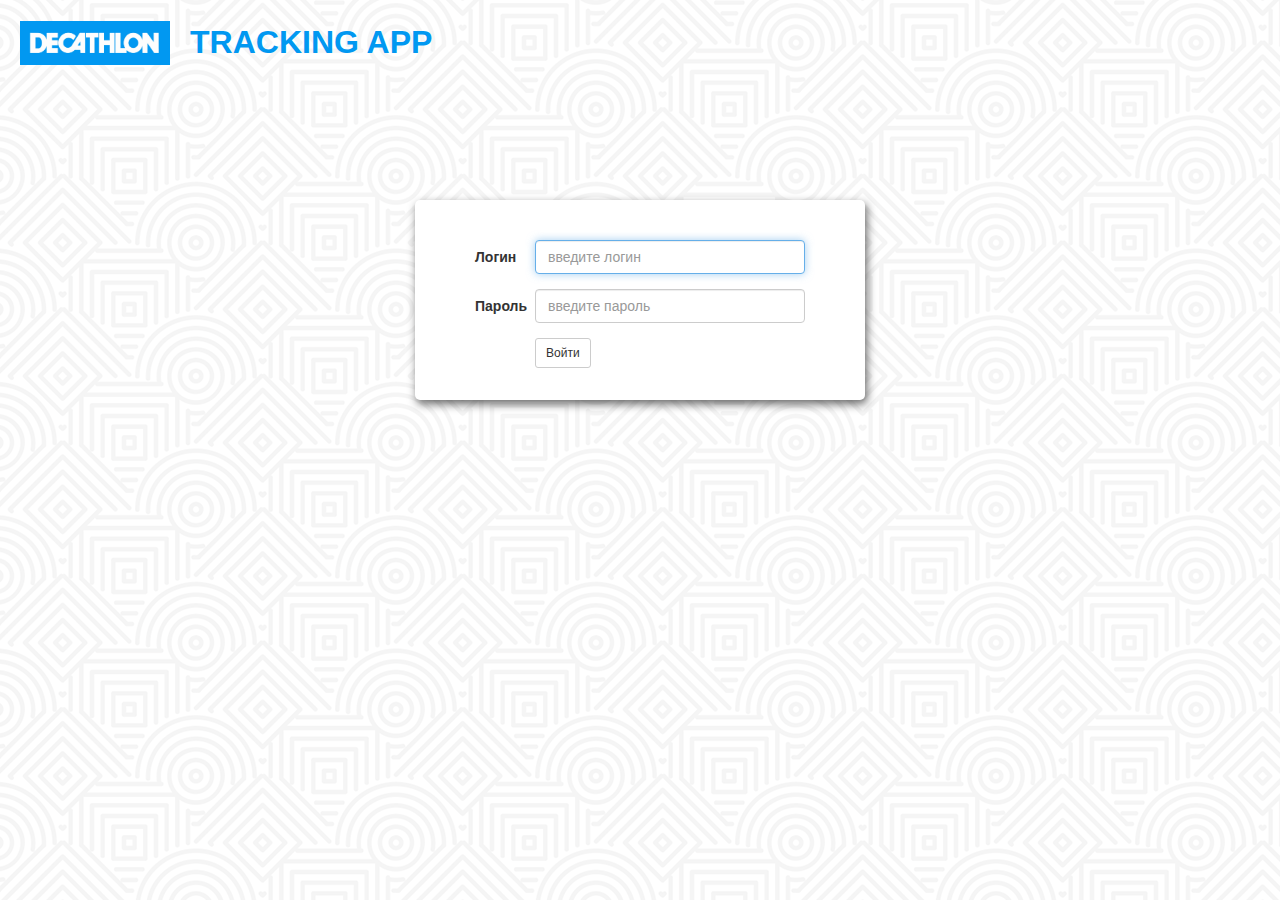
==== commit da3002cb: "asd" ====
--- a/index.html
+++ b/index.html
@@ -6,34 +6,9 @@
     <meta name="viewport" content="width=device-width, initial-scale=1.0">
     <meta http-equiv="X-UA-Compatible" content="ie=edge">
     <link rel="stylesheet" href="https://cdnjs.cloudflare.com/ajax/libs/twitter-bootstrap/3.3.7/css/bootstrap.min.css" />
-
-    <title>Login form</title>
-    <style>
-        body {
-            box-sizing: border-box;
-            height: 100%;
-            background-image: url(img/hypnotize.png);
-            display: flex;
-            align-items: center;
-            justify-content: space-around;
-        }
-        
-        .form form {
-            width: 300px;
-            margin: 0 auto;
-            padding-top: 20px;
-        }
-        
-        .formArea {
-            box-shadow: 2px 4px 10px hsla(0, 0%, 0%, 0.6);
-            border-radius: 5px;
-            background-color: white;
-            width: 450px;
-            height: 200px;
-            margin: 100px auto;
-            padding: 20px;
-        }
-    </style>
+    <link rel="stylesheet" href="css/style.css">
+    <link href="https://www.decathlon.ru/ecru/static/footer/img/logo_de.png" sizes="40x40" type="image/png" rel="icon">
+    <title>Tracking app - Login</title>
     <script>
         var login = localStorage.login;
         var password = localStorage.password;
@@ -51,6 +26,7 @@
                 alert("Пароль должен быть указан!");
             } else if (login === "admin" && password === "qwerty123456") {
                 alert("Добро пожаловать, администратор!");
+                window.location.assign("https://www.w3schools.com");
             } else {
                 login !== "admin" ? alert('Неверный логин') : alert("Неверный пароль!");
             }
@@ -59,7 +35,13 @@
 </head>
 
 <body>
-    <div class="formArea">
+    <header>
+        <div class="logo">
+            <img src="img/Decathlon_Logo.png" alt="Decathlon" width="150px">
+            <p>Tracking App</p>
+        </div>
+    </header>
+    <div class="formArea loginForm">
         <div class="form">
             <form action="#" class="form-horizontal" name="auth" role="form" method="GET">
                 <div class="form-group">
--- a/css/style.css
+++ b/css/style.css
@@ -0,0 +1,94 @@
+body {
+    box-sizing: border-box;
+    height: 100%;
+    background-image: url(../img/hypnotize.png);
+    display: flex;
+    align-items: center;
+    justify-content: space-around;
+}
+
+.logo {
+    position: absolute;
+    top: 20px;
+    left: 20px;
+    display: flex;
+    align-items: center;
+}
+
+.logo p {
+    margin: 0 20px 0 20px;
+    color: #0198f1;
+    font-family: Arial, Helvetica, sans-serif;
+    font-weight: 900;
+    font-size: 32px;
+    text-transform: uppercase;
+}
+
+
+/* nav ul {
+    display: flex;
+    margin-bottom: 0px;
+}
+
+nav li {
+    margin-right: 20px;
+    list-style: none;
+   
+    display: block;
+} */
+
+nav a {
+    text-transform: uppercase;
+    color: #004d99;
+}
+
+nav a:hover {
+    color: #0d6ac7;
+}
+
+main {
+    width: 100%;
+    height: 800px;
+    margin-top: 86px;
+    background-color: #f2f2f2;
+}
+
+.form form {
+    width: 300px;
+    margin: 0 auto;
+    padding-top: 20px;
+}
+
+.loginForm {
+    box-shadow: 2px 4px 10px hsla(0, 0%, 0%, 0.6);
+    border-radius: 5px;
+    background-color: white;
+    width: 450px;
+    height: 200px;
+    margin: 200px auto;
+    padding: 20px;
+}
+
+.calendarForm,
+.trackingForm {
+    margin-left: 70px;
+}
+
+.calendarForm form,
+.trackingForm form {
+    margin-top: 20px;
+}
+
+.calendarForm .form-group,
+.trackingForm .form-group {
+    margin-right: 20px;
+}
+
+.calendarForm input,
+.trackingForm .input-group {
+    width: 250px;
+}
+
+.resultTable {
+    margin: 70px;
+}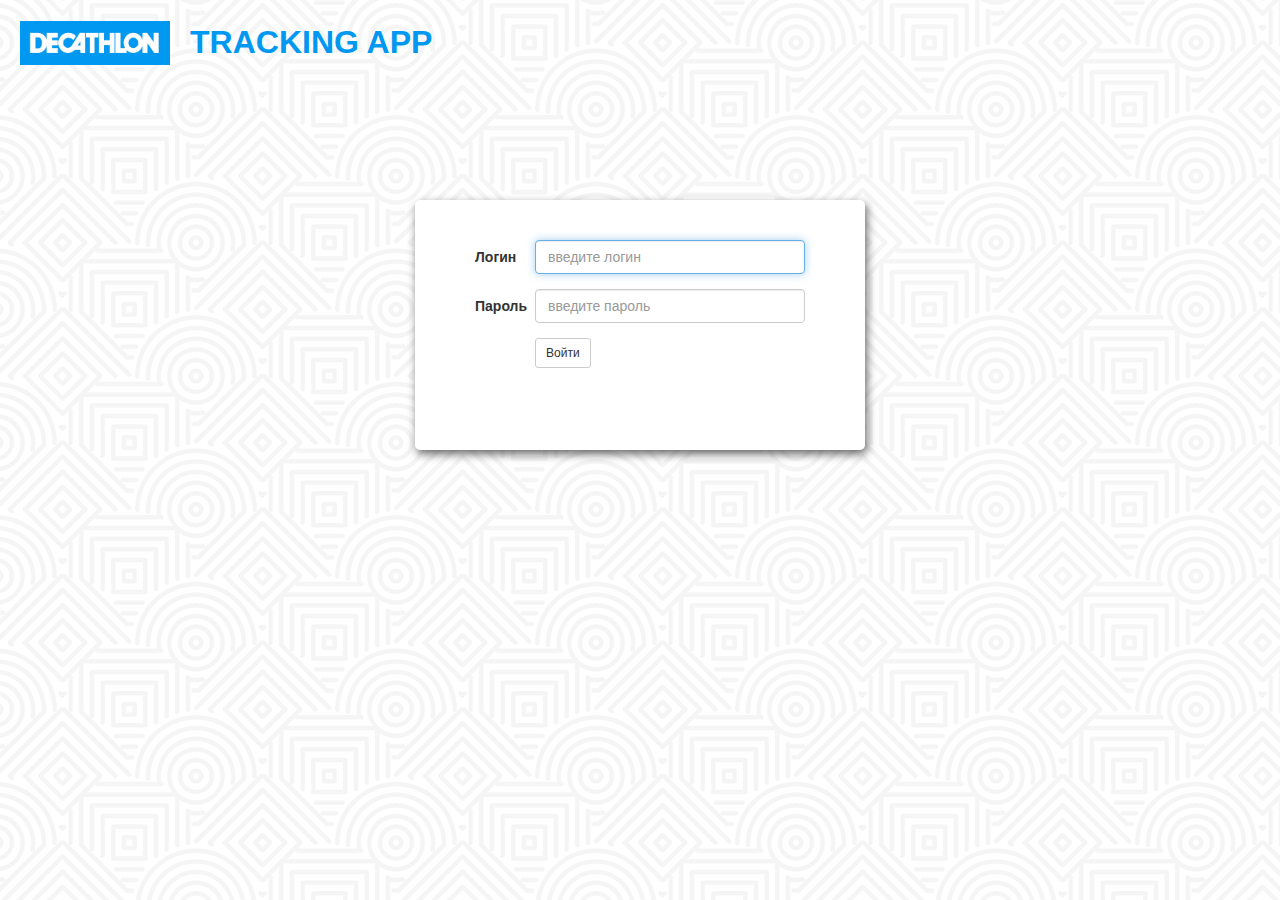
==== commit 5626e17e: "Web auth done" ====
--- a/index.html
+++ b/index.html
@@ -8,30 +8,8 @@
     <link rel="stylesheet" href="https://cdnjs.cloudflare.com/ajax/libs/twitter-bootstrap/3.3.7/css/bootstrap.min.css" />
     <link rel="stylesheet" href="css/style.css">
     <link href="https://www.decathlon.ru/ecru/static/footer/img/logo_de.png" sizes="40x40" type="image/png" rel="icon">
+    <script src="js/auth.js" defer></script>
     <title>Tracking app - Login</title>
-    <script>
-        var login = localStorage.login;
-        var password = localStorage.password;
-
-        function btnPressed() {
-            login = document.auth.login.value;
-            password = document.auth.password.value;
-
-            localStorage.login = login;
-            localStorage.password = password;
-
-            if (login === "") {
-                alert("Логин должен быть указан!");
-            } else if (password === "") {
-                alert("Пароль должен быть указан!");
-            } else if (login === "admin" && password === "qwerty123456") {
-                alert("Добро пожаловать, администратор!");
-                window.location.assign("https://www.w3schools.com");
-            } else {
-                login !== "admin" ? alert('Неверный логин') : alert("Неверный пароль!");
-            }
-        }
-    </script>
 </head>
 
 <body>
@@ -47,26 +25,28 @@
                 <div class="form-group">
                     <div class="form-group">
                         <label for="inputEmail3" class="col-sm-2 control-label">Логин</label>
-                        <div class="col-sm-10">
+                        <div class="col-sm-10 loginInput">
                             <input autofocus type="text" class="form-control" placeholder="введите логин" name="login">
 
                         </div>
                     </div>
                     <div class="form-group">
                         <label for="inputPassword3" class="col-sm-2 control-label">Пароль</label>
-                        <div class="col-sm-10">
+                        <div class="col-sm-10 passwordInput">
                             <input type="password" class="form-control" placeholder="введите пароль" name="password">
                         </div>
 
                     </div>
+                    <p class="formMessage"></p>
                     <div class="form-group">
                         <div class="col-sm-offset-2 col-sm-10">
-                            <button type="submit" class="btn btn-default btn-sm" onClick="btnPressed();">Войти</button>
+                            <button type="submit" class="btn btn-default btn-sm" onClick="">Войти</button>
                         </div>
                     </div>
             </form>
             </div>
         </div>
+
 </body>
 
 </html>--- a/css/style.css
+++ b/css/style.css
@@ -1,31 +1,29 @@
-body {
-    box-sizing: border-box;
-    height: 100%;
-    background-image: url(../img/hypnotize.png);
-    display: flex;
-    align-items: center;
-    justify-content: space-around;
-}
-
-.logo {
-    position: absolute;
-    top: 20px;
-    left: 20px;
-    display: flex;
-    align-items: center;
-}
-
-.logo p {
-    margin: 0 20px 0 20px;
-    color: #0198f1;
-    font-family: Arial, Helvetica, sans-serif;
-    font-weight: 900;
-    font-size: 32px;
-    text-transform: uppercase;
-}
-
-
-/* nav ul {
+    body {
+        box-sizing: border-box;
+        height: 100%;
+        background-image: url(../img/hypnotize.png);
+        display: flex;
+        align-items: center;
+        justify-content: space-around;
+    }
+    
+    .logo {
+        position: absolute;
+        top: 20px;
+        left: 20px;
+        display: flex;
+        align-items: center;
+    }
+    
+    .logo p {
+        margin: 0 20px 0 20px;
+        color: #0198f1;
+        font-family: Arial, Helvetica, sans-serif;
+        font-weight: 900;
+        font-size: 32px;
+        text-transform: uppercase;
+    }
+    /* nav ul {
     display: flex;
     margin-bottom: 0px;
 }
@@ -36,59 +34,75 @@
    
     display: block;
 } */
-
-nav a {
-    text-transform: uppercase;
-    color: #004d99;
-}
-
-nav a:hover {
-    color: #0d6ac7;
-}
-
-main {
-    width: 100%;
-    height: 800px;
-    margin-top: 86px;
-    background-color: #f2f2f2;
-}
-
-.form form {
-    width: 300px;
-    margin: 0 auto;
-    padding-top: 20px;
-}
-
-.loginForm {
-    box-shadow: 2px 4px 10px hsla(0, 0%, 0%, 0.6);
-    border-radius: 5px;
-    background-color: white;
-    width: 450px;
-    height: 200px;
-    margin: 200px auto;
-    padding: 20px;
-}
-
-.calendarForm,
-.trackingForm {
-    margin-left: 70px;
-}
-
-.calendarForm form,
-.trackingForm form {
-    margin-top: 20px;
-}
-
-.calendarForm .form-group,
-.trackingForm .form-group {
-    margin-right: 20px;
-}
-
-.calendarForm input,
-.trackingForm .input-group {
-    width: 250px;
-}
-
-.resultTable {
-    margin: 70px;
-}+    
+    .form-message-error {
+        color: red;
+        opacity: 0.6;
+    }
+    
+    .form-message-success {
+        color: green;
+        opacity: 0.6;
+    }
+    
+    nav a {
+        text-transform: uppercase;
+        color: #004d99;
+    }
+    
+    nav a:hover {
+        color: #0d6ac7;
+    }
+    
+    main {
+        width: 100%;
+        height: 800px;
+        margin-top: 86px;
+        background-color: #f2f2f2;
+    }
+    
+    .form form {
+        width: 300px;
+        margin: 0 auto;
+        padding-top: 20px;
+    }
+    
+    .loginForm {
+        box-shadow: 2px 4px 10px hsla(0, 0%, 0%, 0.6);
+        border-radius: 5px;
+        background-color: white;
+        width: 450px;
+        height: 250px;
+        margin: 200px auto;
+        padding: 20px;
+    }
+    
+    .calendarForm,
+    .trackingForm {
+        margin-left: 70px;
+    }
+    
+    .calendarForm form,
+    .trackingForm form,
+    .statusLog,
+    .statusLog table {
+        margin-top: 20px;
+    }
+    
+    .calendarForm .form-group,
+    .trackingForm .form-group {
+        margin-right: 20px;
+    }
+    
+    .calendarForm input,
+    .trackingForm .input-group {
+        width: 250px;
+    }
+    
+    .resultTable {
+        margin: 70px;
+    }
+    
+    #map {
+        margin: 40px auto;
+    }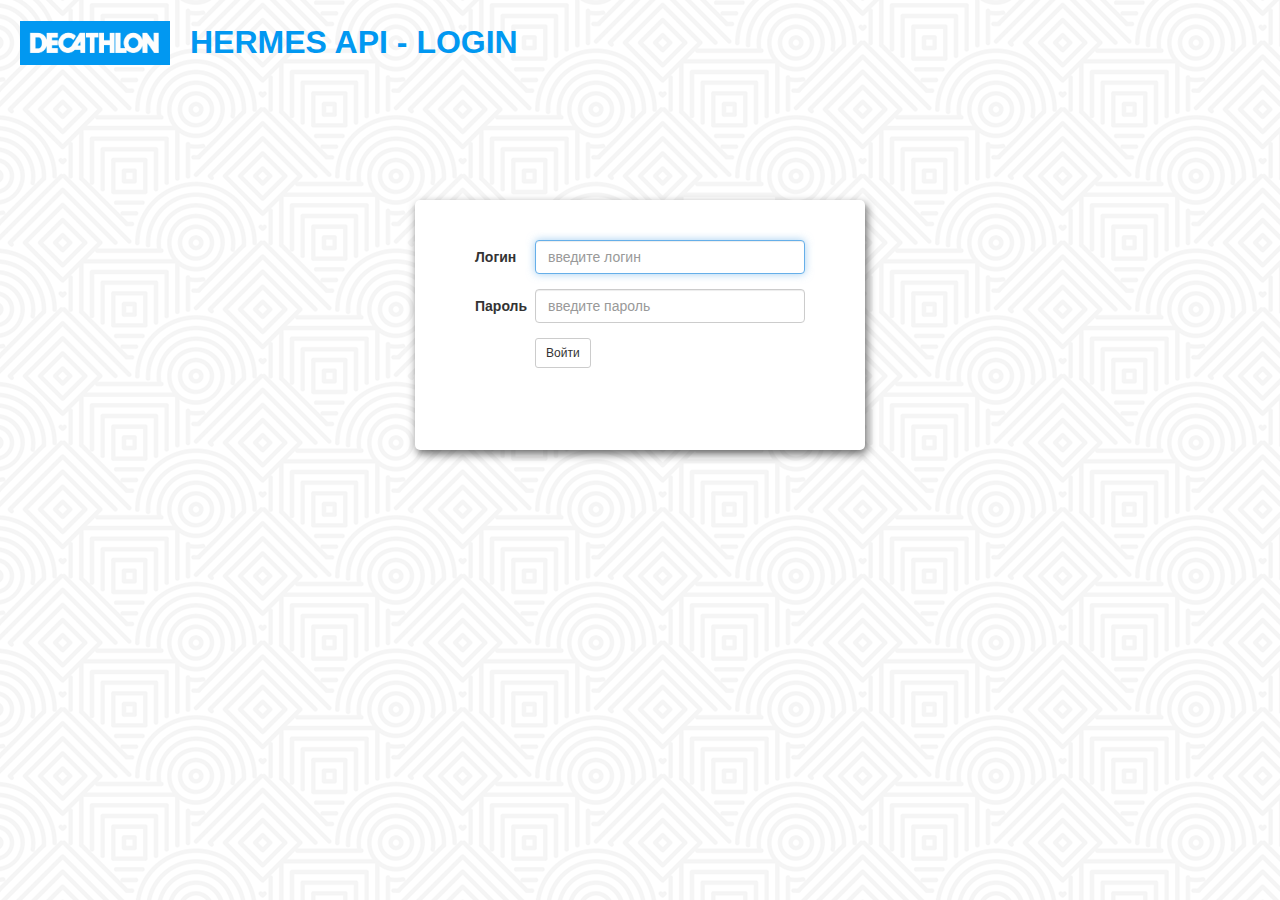
==== commit dfc5d238: "minor update" ====
--- a/index.html
+++ b/index.html
@@ -9,14 +9,14 @@
     <link rel="stylesheet" href="css/style.css">
     <link href="https://www.decathlon.ru/ecru/static/footer/img/logo_de.png" sizes="40x40" type="image/png" rel="icon">
     <script src="js/auth.js" defer></script>
-    <title>Tracking app - Login</title>
+    <title>Hermes API - Login</title>
 </head>
 
 <body>
     <header>
         <div class="logo">
             <img src="img/Decathlon_Logo.png" alt="Decathlon" width="150px">
-            <p>Tracking App</p>
+            <p>Hermes API - Login</p>
         </div>
     </header>
     <div class="formArea loginForm">
